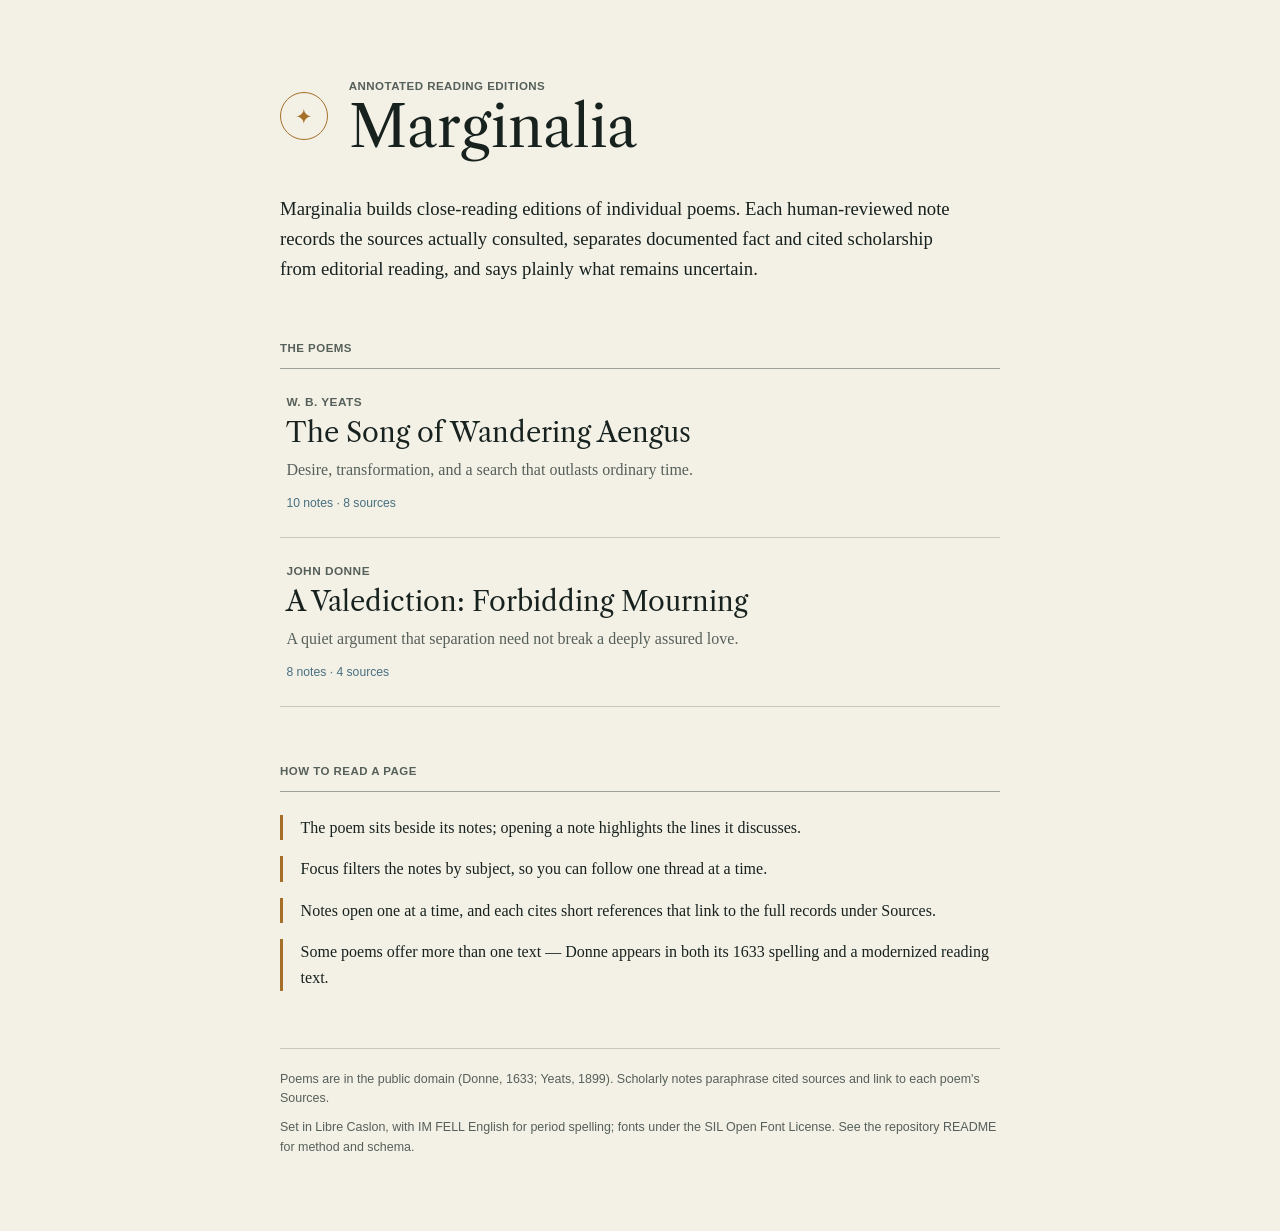
==== index.html @ fef2c0a2 "Initial commit: Marginalia annotated reading editions Source-first annotated reading editions of poe" ====
<!doctype html>
<html lang="en">
<head>
  <meta charset="utf-8">
  <meta name="viewport" content="width=device-width, initial-scale=1">
  <title>Marginalia — annotated reading editions of poems</title>
  <style>
    /* Libre Caslon Text is self-hosted from Google Fonts under the SIL Open Font License 1.1. */
    @font-face {
      font-family: "Libre Caslon Text";
      src: url("[data-uri]") format("woff2");
      font-style: normal;
      font-weight: 400;
      font-display: swap;
    }

    :root {
      --paper: #f3f0e6;
      --paper-light: #fbf9f2;
      --ink: #17221f;
      --ink-soft: #56605a;
      --moon: #476f80;
      --gold: #a66f29;
      --rule: rgba(23, 34, 31, 0.2);
      --rule-strong: rgba(23, 34, 31, 0.38);
      --display: "Libre Caslon Text", "Iowan Old Style", Baskerville, "Palatino Linotype", Palatino, Georgia, serif;
      --serif: "Iowan Old Style", Baskerville, "Palatino Linotype", Palatino, Georgia, serif;
      --sans: "Gill Sans", "Trebuchet MS", Candara, sans-serif;
    }

    * {
      box-sizing: border-box;
    }

    html {
      scroll-behavior: smooth;
    }

    body {
      margin: 0;
      color: var(--ink);
      background: var(--paper);
      font-family: var(--serif);
      line-height: 1.6;
      -webkit-font-smoothing: antialiased;
    }

    .page {
      max-width: 52rem;
      margin: 0 auto;
      padding: clamp(2.5rem, 6vw, 5rem) clamp(1.25rem, 5vw, 3.5rem) 4rem;
    }

    .eyebrow {
      margin: 0;
      color: var(--ink-soft);
      font-family: var(--sans);
      font-size: 0.72rem;
      font-weight: 700;
      letter-spacing: 0.04em;
      text-transform: uppercase;
    }

    .mast {
      display: grid;
      grid-template-columns: 3.2rem minmax(0, 1fr);
      gap: 1.1rem;
      align-items: center;
    }

    .mast__mark {
      display: grid;
      width: 3rem;
      height: 3rem;
      place-items: center;
      color: var(--gold);
      border: 1px solid var(--gold);
      border-radius: 50%;
      font-size: 1.3rem;
    }

    .mast h1 {
      margin: 0.2rem 0 0;
      font-family: var(--display);
      font-size: clamp(2.6rem, 7vw, 3.6rem);
      font-weight: 400;
      line-height: 1;
    }

    .lede {
      max-width: 42rem;
      margin: 2.4rem 0 0;
      font-size: 1.17rem;
    }

    .section-label {
      margin: 3.4rem 0 0;
      padding-bottom: 0.7rem;
      border-bottom: 1px solid var(--rule-strong);
    }

    .cards {
      margin: 0;
      padding: 0;
      list-style: none;
    }

    .card {
      display: block;
      padding: 1.5rem 0.4rem;
      color: inherit;
      text-decoration: none;
      border-bottom: 1px solid var(--rule);
      transition: background-color 160ms ease, padding-left 160ms ease;
    }

    .card:hover,
    .card:focus-visible {
      padding-left: 0.9rem;
      background: linear-gradient(90deg, rgba(71, 111, 128, 0.09), transparent 80%);
      outline: none;
    }

    .card__author {
      margin: 0;
      color: var(--ink-soft);
      font-family: var(--sans);
      font-size: 0.74rem;
      font-weight: 700;
      letter-spacing: 0.04em;
      text-transform: uppercase;
    }

    .card__title {
      margin: 0.3rem 0 0;
      font-family: var(--display);
      font-size: 1.7rem;
      font-weight: 400;
      line-height: 1.15;
    }

    .card__hook {
      margin: 0.55rem 0 0;
      max-width: 40rem;
      color: var(--ink-soft);
    }

    .card__meta {
      margin: 0.7rem 0 0;
      color: var(--moon);
      font-family: var(--sans);
      font-size: 0.76rem;
    }

    .how__list {
      margin: 1.4rem 0 0;
      padding: 0;
      list-style: none;
      display: grid;
      gap: 1rem;
    }

    .how__list li {
      padding-left: 1.1rem;
      border-left: 3px solid var(--gold);
    }

    .colophon {
      margin-top: 3.6rem;
      padding-top: 1.3rem;
      border-top: 1px solid var(--rule);
      color: var(--ink-soft);
      font-family: var(--sans);
      font-size: 0.78rem;
      line-height: 1.55;
    }

    .colophon p {
      margin: 0 0 0.6rem;
    }

    .colophon a {
      color: var(--moon);
    }

    @media (max-width: 34rem) {
      .mast {
        grid-template-columns: 2.6rem minmax(0, 1fr);
        gap: 0.85rem;
      }

      .card__title {
        font-size: 1.45rem;
      }
    }
  </style>
</head>
<body>
  <main class="page">
    <header class="mast">
      <div class="mast__mark" aria-hidden="true">✦</div>
      <div>
        <p class="eyebrow">Annotated reading editions</p>
        <h1>Marginalia</h1>
      </div>
    </header>

    <p class="lede">
      Marginalia builds close-reading editions of individual poems. Each human-reviewed note
      records the sources actually consulted, separates documented fact and cited scholarship
      from editorial reading, and says plainly what remains uncertain.
    </p>

    <section aria-labelledby="library-heading">
      <h2 id="library-heading" class="eyebrow section-label">The poems</h2>
      <ul class="cards">
        <li>
          <a class="card" href="corpora/yeats-song-of-wandering-aengus/review.html">
            <p class="card__author">W. B. Yeats</p>
            <h3 class="card__title">The Song of Wandering Aengus</h3>
            <p class="card__hook">Desire, transformation, and a search that outlasts ordinary time.</p>
            <p class="card__meta">10 notes · 8 sources</p>
          </a>
        </li>
        <li>
          <a class="card" href="corpora/donne-a-valediction-forbidding-mourning/review.html">
            <p class="card__author">John Donne</p>
            <h3 class="card__title">A Valediction: Forbidding Mourning</h3>
            <p class="card__hook">A quiet argument that separation need not break a deeply assured love.</p>
            <p class="card__meta">8 notes · 4 sources</p>
          </a>
        </li>
      </ul>
    </section>

    <section aria-labelledby="how-heading">
      <h2 id="how-heading" class="eyebrow section-label">How to read a page</h2>
      <ul class="how__list">
        <li>The poem sits beside its notes; opening a note highlights the lines it discusses.</li>
        <li>Focus filters the notes by subject, so you can follow one thread at a time.</li>
        <li>Notes open one at a time, and each cites short references that link to the full records under Sources.</li>
        <li>Some poems offer more than one text — Donne appears in both its 1633 spelling and a modernized reading text.</li>
      </ul>
    </section>

    <footer class="colophon">
      <p>Poems are in the public domain (Donne, 1633; Yeats, 1899). Scholarly notes paraphrase cited sources and link to each poem's Sources.</p>
      <p>Set in Libre Caslon, with IM FELL English for period spelling; fonts under the SIL Open Font License. See the repository README for method and schema.</p>
    </footer>
  </main>
</body>
</html>
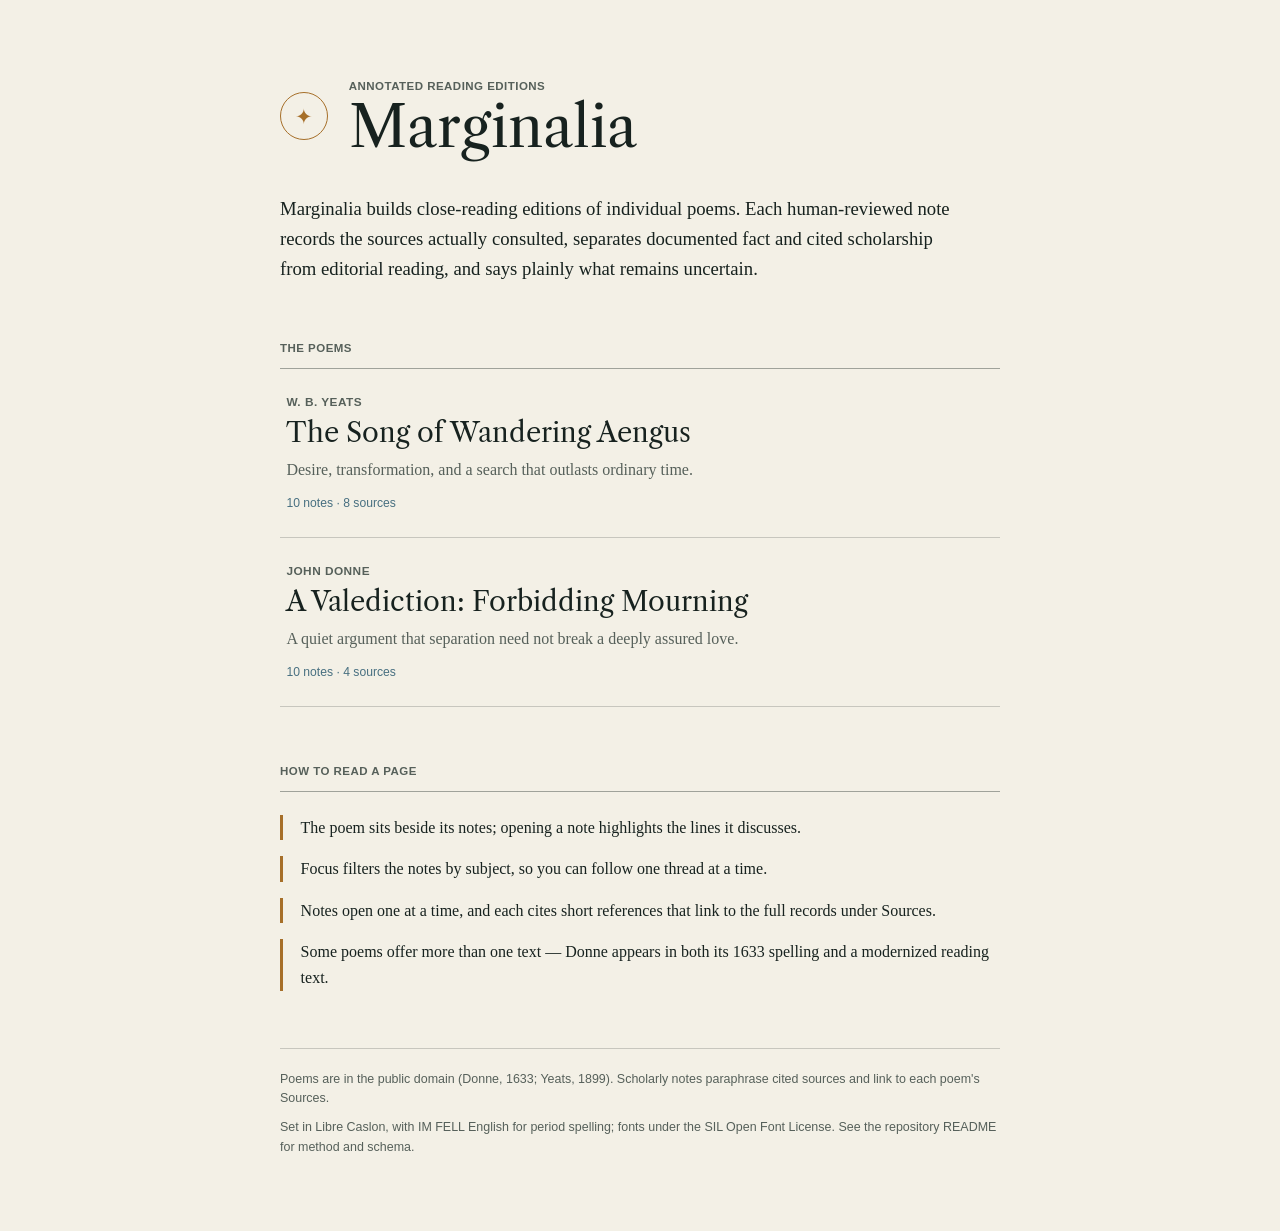
==== commit 41310eff: "feat(donne): add body-soul and alchemical context Add human-reviewed synthesis notes for restoration" ====
--- a/index.html
+++ b/index.html
@@ -227,7 +227,7 @@
             <p class="card__author">John Donne</p>
             <h3 class="card__title">A Valediction: Forbidding Mourning</h3>
             <p class="card__hook">A quiet argument that separation need not break a deeply assured love.</p>
-            <p class="card__meta">8 notes · 4 sources</p>
+            <p class="card__meta">10 notes · 4 sources</p>
           </a>
         </li>
       </ul>
